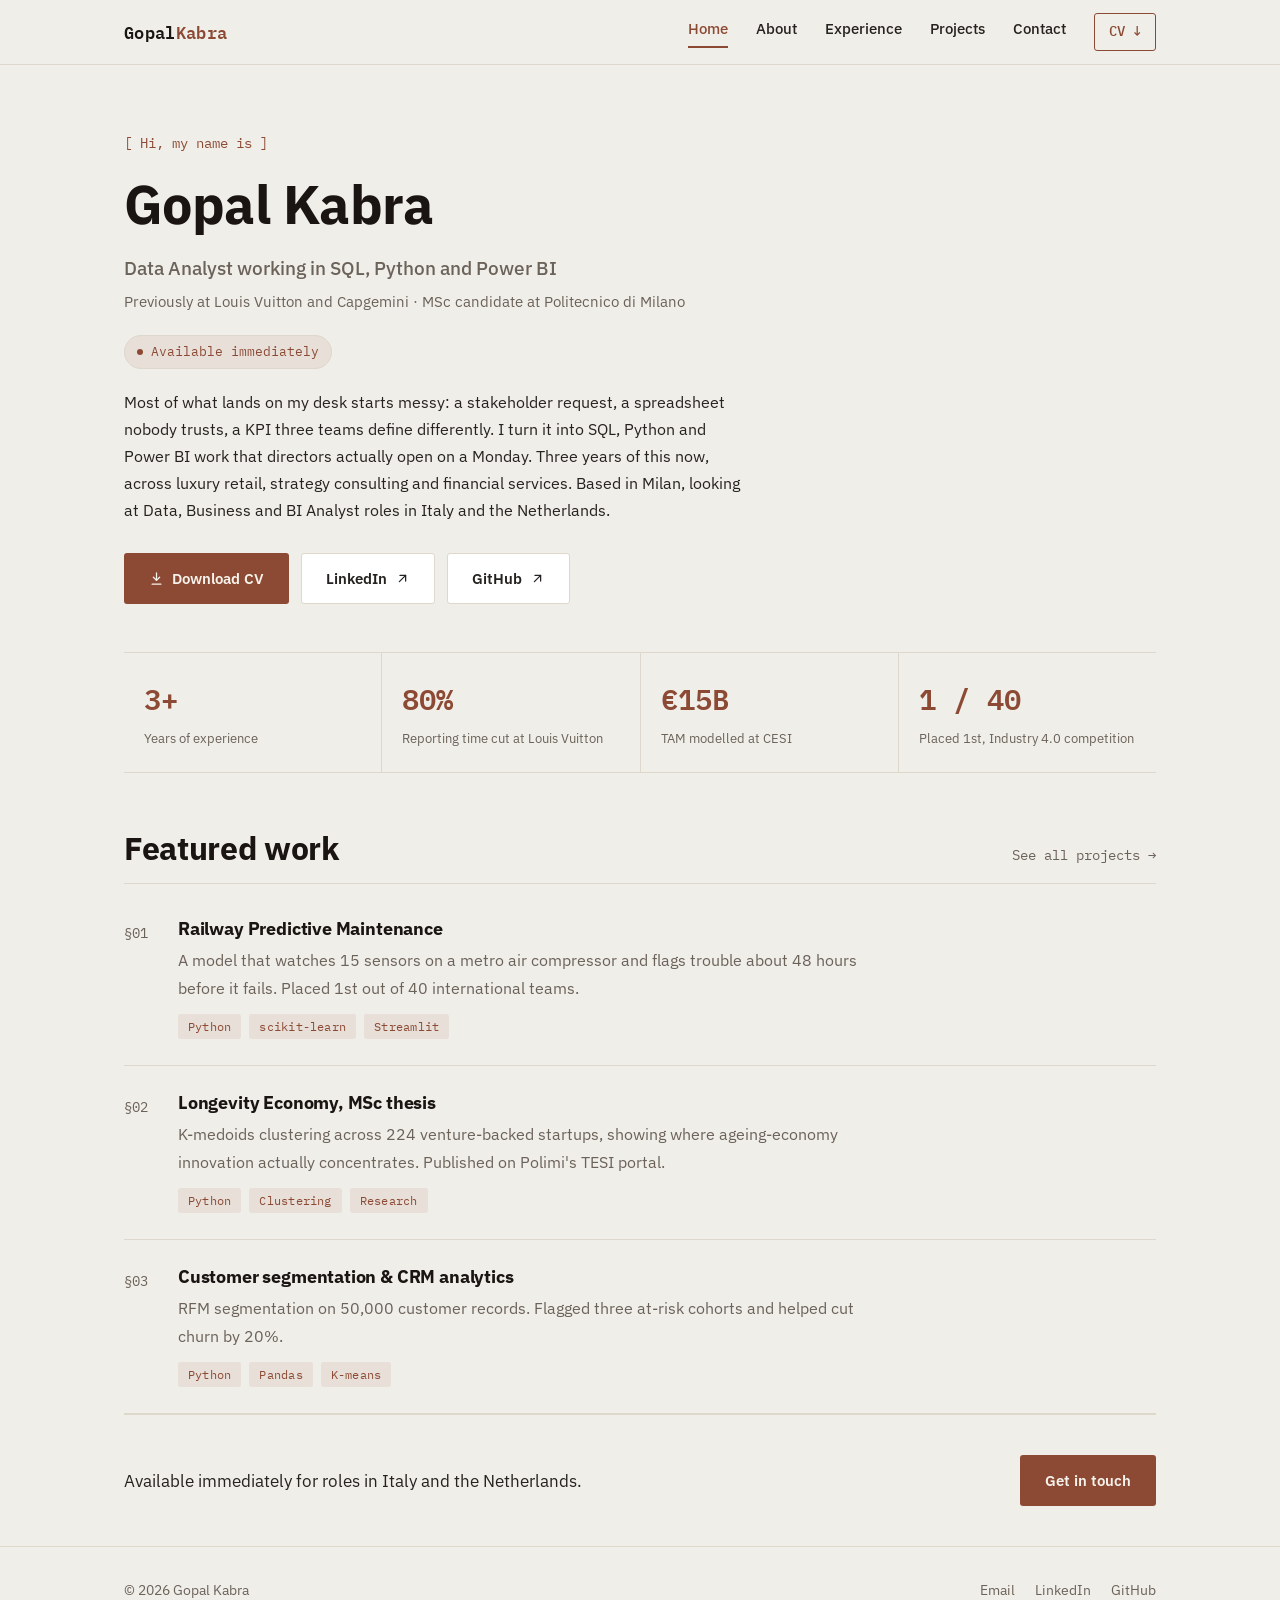
==== index.html @ eac84325 "Initial commit: portfolio site Five-page static site (Home, About, Experience, Projects, Contact) pl" ====
<!DOCTYPE html>
<html lang="en">
<head>
<meta charset="UTF-8">
<meta name="viewport" content="width=device-width, initial-scale=1.0">
<title>Gopal Kabra · Data Analyst · SQL, Python, Power BI</title>
<meta name="description" content="Gopal Kabra, Data Analyst with 3 years across luxury retail, strategy consulting and financial services. Previously at Louis Vuitton and Capgemini. SQL, Python, Power BI.">
<meta property="og:title" content="Gopal Kabra · Data Analyst · SQL, Python, Power BI">
<meta property="og:description" content="Data Analyst with 3 years across luxury retail, strategy consulting and financial services. Previously at Louis Vuitton and Capgemini.">
<meta property="og:url" content="https://gopal-kabra.github.io/">
<meta property="og:type" content="website">
<link rel="icon" type="image/svg+xml" href="assets/img/favicon.svg">
<link rel="preconnect" href="https://fonts.googleapis.com">
<link rel="preconnect" href="https://fonts.gstatic.com" crossorigin>
<link href="https://fonts.googleapis.com/css2?family=IBM+Plex+Sans:wght@400;500;600;700&family=IBM+Plex+Mono:wght@400;500;600&display=swap" rel="stylesheet">
<link rel="stylesheet" href="css/style.css">
<script type="application/ld+json">
{
  "@context": "https://schema.org",
  "@type": "Person",
  "name": "Gopal Kabra",
  "jobTitle": "Data Analyst",
  "url": "https://gopal-kabra.github.io/",
  "sameAs": [
    "https://linkedin.com/in/gopal-kabra",
    "https://github.com/Gopal-Kabra"
  ],
  "alumniOf": {
    "@type": "CollegeOrUniversity",
    "name": "Politecnico di Milano"
  }
}
</script>
</head>
<body>
<a class="skip-link" href="#main">Skip to content</a>
<nav class="site-nav">
  <div class="nav-inner">
    <a href="index.html" class="nav-logo">Gopal<span>Kabra</span></a>
    <button class="nav-toggle" aria-label="Menu" aria-expanded="false">
      <span></span><span></span><span></span>
    </button>
    <div class="nav-links">
      <a href="index.html" class="active">Home</a>
      <a href="about.html">About</a>
      <a href="experience.html">Experience</a>
      <a href="projects.html">Projects</a>
      <a href="contact.html">Contact</a>
      <a href="assets/cv/Gopal_Kabra_CV.pdf" class="nav-cv" download>CV ↓</a>
    </div>
  </div>
</nav>

<main id="main">

  <section class="hero container">
    <p class="eyebrow">Hi, my name is</p>
    <h1>Gopal Kabra</h1>
    <p class="tagline">Data Analyst working in SQL, Python and Power BI</p>
    <p class="hero-sub">Previously at Louis Vuitton and Capgemini · MSc candidate at Politecnico di Milano</p>
    <span class="badge"><span class="dot"></span>Available immediately</span>
    <p class="hero-intro">Most of what lands on my desk starts messy: a stakeholder request, a spreadsheet nobody trusts, a KPI three teams define differently. I turn it into SQL, Python and Power BI work that directors actually open on a Monday. Three years of this now, across luxury retail, strategy consulting and financial services. Based in Milan, looking at Data, Business and BI Analyst roles in Italy and the Netherlands.</p>
    <div class="btn-row">
      <a href="assets/cv/Gopal_Kabra_CV.pdf" class="btn-primary" download>
        <svg viewBox="0 0 24 24" fill="none" stroke="currentColor" stroke-width="2" stroke-linecap="round" stroke-linejoin="round"><path d="M12 3v12"/><path d="M7 10l5 5 5-5"/><path d="M5 21h14"/></svg>
        Download CV
      </a>
      <a href="https://linkedin.com/in/gopal-kabra" class="btn-secondary" target="_blank" rel="noopener">
        LinkedIn
        <svg viewBox="0 0 24 24" fill="none" stroke="currentColor" stroke-width="2" stroke-linecap="round" stroke-linejoin="round"><path d="M7 17L17 7"/><path d="M8 7h9v9"/></svg>
      </a>
      <a href="https://github.com/Gopal-Kabra" class="btn-secondary" target="_blank" rel="noopener">
        GitHub
        <svg viewBox="0 0 24 24" fill="none" stroke="currentColor" stroke-width="2" stroke-linecap="round" stroke-linejoin="round"><path d="M7 17L17 7"/><path d="M8 7h9v9"/></svg>
      </a>
    </div>
  </section>

  <section class="container reveal">
    <div class="stats-strip">
      <div class="stat-block">
        <span class="stat-number">3+</span>
        <span class="stat-label">Years of experience</span>
      </div>
      <div class="stat-block">
        <span class="stat-number">80%</span>
        <span class="stat-label">Reporting time cut at Louis Vuitton</span>
      </div>
      <div class="stat-block">
        <span class="stat-number">€15B</span>
        <span class="stat-label">TAM modelled at CESI</span>
      </div>
      <div class="stat-block">
        <span class="stat-number">1 / 40</span>
        <span class="stat-label">Placed 1st, Industry 4.0 competition</span>
      </div>
    </div>
  </section>

  <section class="container">
    <div class="section-head reveal">
      <h2>Featured work</h2>
      <a href="projects.html" class="kicker">See all projects →</a>
    </div>

    <a href="projects.html#railway" class="proj-row reveal">
      <span class="proj-num">01</span>
      <div class="proj-body">
        <h3>Railway Predictive Maintenance</h3>
        <p>A model that watches 15 sensors on a metro air compressor and flags trouble about 48 hours before it fails. Placed 1st out of 40 international teams.</p>
        <div class="tag-row">
          <span class="tag">Python</span>
          <span class="tag">scikit-learn</span>
          <span class="tag">Streamlit</span>
        </div>
      </div>
    </a>

    <a href="projects.html#thesis" class="proj-row reveal">
      <span class="proj-num">02</span>
      <div class="proj-body">
        <h3>Longevity Economy, MSc thesis</h3>
        <p>K-medoids clustering across 224 venture-backed startups, showing where ageing-economy innovation actually concentrates. Published on Polimi's TESI portal.</p>
        <div class="tag-row">
          <span class="tag">Python</span>
          <span class="tag">Clustering</span>
          <span class="tag">Research</span>
        </div>
      </div>
    </a>

    <a href="projects.html#segmentation" class="proj-row reveal">
      <span class="proj-num">03</span>
      <div class="proj-body">
        <h3>Customer segmentation &amp; CRM analytics</h3>
        <p>RFM segmentation on 50,000 customer records. Flagged three at-risk cohorts and helped cut churn by 20%.</p>
        <div class="tag-row">
          <span class="tag">Python</span>
          <span class="tag">Pandas</span>
          <span class="tag">K-means</span>
        </div>
      </div>
    </a>
  </section>

  <section class="container reveal">
    <div class="cta-band">
      <p>Available immediately for roles in Italy and the Netherlands.</p>
      <a href="contact.html" class="btn-primary">Get in touch</a>
    </div>
  </section>

</main>

<footer class="site-footer">
  <div class="container">
    <p>© <span id="year"></span> Gopal Kabra</p>
    <div class="footer-links">
      <a href="mailto:gopalkabra03@gmail.com">Email</a>
      <a href="https://linkedin.com/in/gopal-kabra" target="_blank" rel="noopener">LinkedIn</a>
      <a href="https://github.com/Gopal-Kabra" target="_blank" rel="noopener">GitHub</a>
    </div>
  </div>
</footer>

<script src="js/main.js" defer></script>
</body>
</html>
---- css/style.css ----
/* ==========================================================================
   Gopal Kabra — Portfolio
   "Field Notes / Clay" — light paper, analyst-report layout
   ========================================================================== */
:root {
  --bg:            #F0EEE9;
  --surface:       #FFFFFF;
  --surface-hover: #F7F5F0;
  --border:        #DDD7CC;
  --text:          #262220;
  --text-muted:    #6B6259;
  --heading:       #1A1512;
  --accent:        #8C4A34;
  --accent-hover:  #723A28;
  --accent-dim:    rgba(140, 74, 52, 0.09);
  --on-accent:     #F6F3EC;
  --font-display: 'IBM Plex Sans', -apple-system, BlinkMacSystemFont, 'Segoe UI', Roboto, sans-serif;
  --font-body:    'IBM Plex Sans', -apple-system, BlinkMacSystemFont, 'Segoe UI', Roboto, sans-serif;
  --font-mono:    'IBM Plex Mono', ui-monospace, 'Cascadia Mono', Consolas, monospace;
  --container: 1080px;
  --radius: 3px;
}

/* ==========================================================================
   Reset / base
   ========================================================================== */
*, *::before, *::after { box-sizing: border-box; }
html { scroll-behavior: smooth; }
@media (prefers-reduced-motion: reduce) {
  html { scroll-behavior: auto; }
  *, *::before, *::after {
    animation-duration: 0.01ms !important;
    animation-iteration-count: 1 !important;
    transition-duration: 0.01ms !important;
    scroll-behavior: auto !important;
  }
}

body {
  margin: 0;
  background: var(--bg);
  color: var(--text);
  font-family: var(--font-body);
  font-size: 1rem;
  line-height: 1.7;
  -webkit-font-smoothing: antialiased;
  font-variant-numeric: tabular-nums;
}

h1, h2, h3, h4 { font-family: var(--font-display); color: var(--heading); line-height: 1.2; margin: 0 0 16px; text-wrap: balance; font-weight: 700; letter-spacing: -0.01em; }
h1 { font-size: clamp(2.2rem, 5.5vw, 3.4rem); font-weight: 700; }
h2 { font-size: clamp(1.5rem, 3.2vw, 2rem); }
h3 { font-size: 1.25rem; }
p { margin: 0 0 16px; max-width: 68ch; }
a { color: inherit; text-decoration: none; }
a.inline-link { color: var(--accent); text-decoration: underline; text-decoration-color: var(--border); text-underline-offset: 3px; }
a.inline-link:hover { text-decoration-color: var(--accent); }
ul { margin: 0; padding: 0; list-style: none; }
img { max-width: 100%; display: block; }

:focus-visible {
  outline: 2px solid var(--accent);
  outline-offset: 2px;
  border-radius: 2px;
}

.container {
  max-width: var(--container);
  margin-inline: auto;
  padding-inline: 24px;
}

.section { padding-block: 64px; }
@media (max-width: 768px) { .section { padding-block: 44px; } }

.muted { color: var(--text-muted); }
.metric { color: var(--accent); font-weight: 600; }

/* ==========================================================================
   Skip link
   ========================================================================== */
.skip-link {
  position: absolute; left: -9999px; top: 0;
  background: var(--accent); color: var(--on-accent);
  padding: 10px 18px; border-radius: 0 0 4px 0; font-weight: 600; z-index: 200;
}
.skip-link:focus { left: 0; }

/* ==========================================================================
   Eyebrow / page marker
   ========================================================================== */
.eyebrow {
  font-family: var(--font-mono);
  color: var(--accent);
  font-size: 0.85rem;
  margin: 0 0 16px;
  display: inline-block;
}
.eyebrow::before { content: "[ "; }
.eyebrow::after { content: " ]"; }

/* ==========================================================================
   Navigation
   ========================================================================== */
.site-nav {
  position: sticky;
  top: 0;
  z-index: 100;
  background: rgba(240, 238, 233, 0.92);
  backdrop-filter: blur(6px);
  -webkit-backdrop-filter: blur(6px);
  border-bottom: 1px solid var(--border);
}

.nav-inner {
  max-width: var(--container);
  margin-inline: auto;
  padding-inline: 24px;
  height: 64px;
  display: flex;
  align-items: center;
  justify-content: space-between;
}

.nav-logo {
  font-family: var(--font-mono);
  font-weight: 600;
  font-size: 1.05rem;
  color: var(--heading);
  letter-spacing: 0.02em;
}
.nav-logo span { color: var(--accent); }

.nav-links {
  display: flex;
  align-items: center;
  gap: 28px;
}

.nav-links a {
  color: var(--text);
  font-weight: 500;
  font-size: 0.92rem;
  padding-bottom: 4px;
  border-bottom: 2px solid transparent;
}
.nav-links a:hover { color: var(--accent); }
.nav-links a.active {
  color: var(--accent);
  border-bottom-color: var(--accent);
}

.nav-cv {
  border: 1px solid var(--accent);
  color: var(--accent) !important;
  border-radius: var(--radius);
  padding: 6px 14px !important;
  border-bottom: 1px solid var(--accent) !important;
  font-family: var(--font-mono);
  font-size: 0.85rem !important;
  transition: background 0.15s ease, color 0.15s ease;
}
.nav-cv:hover { background: var(--accent); color: var(--on-accent) !important; }

.nav-toggle {
  display: none;
  flex-direction: column;
  justify-content: center;
  gap: 5px;
  width: 40px;
  height: 40px;
  background: none;
  border: none;
  cursor: pointer;
  padding: 0;
}
.nav-toggle span {
  display: block;
  width: 22px;
  height: 2px;
  background: var(--heading);
  transition: transform 0.2s ease, opacity 0.2s ease;
}
.site-nav.nav-open .nav-toggle span:nth-child(1) { transform: translateY(7px) rotate(45deg); }
.site-nav.nav-open .nav-toggle span:nth-child(2) { opacity: 0; }
.site-nav.nav-open .nav-toggle span:nth-child(3) { transform: translateY(-7px) rotate(-45deg); }

@media (max-width: 768px) {
  .nav-toggle { display: flex; }
  .nav-links {
    position: absolute;
    top: 64px; left: 0; right: 0;
    background: var(--surface);
    border-bottom: 1px solid var(--border);
    flex-direction: column;
    align-items: stretch;
    gap: 0;
    padding: 8px 0;
    display: none;
  }
  .site-nav.nav-open .nav-links { display: flex; }
  .nav-links a { padding: 14px 24px; border-bottom: none; border-left: 3px solid transparent; }
  .nav-links a.active { border-left-color: var(--accent); border-bottom: none; }
  .nav-cv { margin: 8px 24px 4px; text-align: center; border-bottom: 1px solid var(--accent) !important; }
}

/* ==========================================================================
   Buttons
   ========================================================================== */
.btn-row { display: flex; flex-wrap: wrap; gap: 12px; }

.btn-primary, .btn-secondary {
  display: inline-flex;
  align-items: center;
  gap: 8px;
  font-weight: 600;
  font-size: 0.92rem;
  padding: 12px 24px;
  border-radius: var(--radius);
  transition: background 0.15s ease, border-color 0.15s ease, color 0.15s ease;
  cursor: pointer;
  border: 1px solid transparent;
}
.btn-primary svg, .btn-secondary svg { width: 15px; height: 15px; flex: none; }

.btn-primary { background: var(--accent); color: var(--on-accent) !important; }
.btn-primary:hover { background: var(--accent-hover); }

.btn-secondary { background: var(--surface); border-color: var(--border); color: var(--text) !important; }
.btn-secondary:hover { border-color: var(--accent); color: var(--accent) !important; }

/* ==========================================================================
   Badge
   ========================================================================== */
.badge {
  display: inline-flex; align-items: center; gap: 8px;
  font-family: var(--font-mono); font-size: 0.8rem; color: var(--accent);
  border: 1px solid var(--border); background: var(--accent-dim);
  padding: 5px 12px; border-radius: 999px; margin-bottom: 20px;
}
.badge .dot { width: 6px; height: 6px; border-radius: 50%; background: var(--accent); flex: none; }

/* ==========================================================================
   Hero
   ========================================================================== */
.hero { padding-block: 64px 40px; }
.hero .tagline { font-size: 1.2rem; font-weight: 500; color: var(--text-muted); margin-bottom: 4px; }
.hero .hero-sub { color: var(--text-muted); font-size: 0.95rem; margin-bottom: 20px; }
.hero .hero-intro { max-width: 62ch; }
.hero .btn-row { margin-top: 28px; }

/* ==========================================================================
   Stats — ledger row
   ========================================================================== */
.stats-strip {
  display: flex;
  flex-wrap: wrap;
  border-top: 1px solid var(--border);
  border-bottom: 1px solid var(--border);
  margin-top: 8px;
}
.stat-block {
  flex: 1 1 0;
  min-width: 150px;
  padding: 22px 20px;
  border-left: 1px solid var(--border);
}
.stat-block:first-child { border-left: none; }
.stat-number {
  display: block;
  font-family: var(--font-mono);
  font-size: clamp(1.4rem, 2.6vw, 1.8rem);
  font-weight: 600;
  color: var(--accent);
}
.stat-label { color: var(--text-muted); font-size: 0.82rem; margin-top: 4px; display: block; }
@media (max-width: 768px) {
  .stat-block { flex: 1 1 50%; border-left: none; border-top: 1px solid var(--border); }
  .stat-block:nth-child(odd) { border-right: 1px solid var(--border); }
}

/* ==========================================================================
   Section head
   ========================================================================== */
.section-head {
  display: flex; align-items: baseline; justify-content: space-between;
  flex-wrap: wrap; gap: 12px; margin: 56px 0 8px;
  border-bottom: 1px solid var(--border); padding-bottom: 16px;
}
.section-head h2 { margin: 0; }
.section-head .kicker { font-family: var(--font-mono); color: var(--text-muted); font-size: 0.85rem; }
.section-head .kicker:hover { color: var(--accent); }

/* ==========================================================================
   Project rows (home preview)
   ========================================================================== */
.proj-row {
  display: flex; gap: 20px; padding: 26px 0;
  border-bottom: 1px solid var(--border);
}
.proj-row:hover .proj-body h3 { color: var(--accent); }
.proj-num {
  font-family: var(--font-mono); color: var(--text-muted); font-size: 0.85rem;
  flex: none; width: 34px; padding-top: 4px;
}
.proj-num::before { content: "§"; }
.proj-body { flex: 1; min-width: 0; }
.proj-body h3 { font-size: 1.1rem; margin-bottom: 8px; transition: color 0.15s ease; }
.proj-body p { color: var(--text-muted); margin-bottom: 12px; }

.tag-row { display: flex; flex-wrap: wrap; gap: 8px; }
.tag {
  font-family: var(--font-mono); font-size: 0.72rem; letter-spacing: 0.02em;
  color: var(--accent); background: var(--accent-dim);
  padding: 3px 10px; border-radius: 3px; white-space: nowrap;
}

.skill-group { margin-bottom: 22px; }
.skill-group .skill-label {
  display: block; font-family: var(--font-mono); font-size: 0.78rem;
  color: var(--text-muted); text-transform: uppercase; letter-spacing: 0.06em; margin-bottom: 10px;
}

/* ==========================================================================
   CTA band
   ========================================================================== */
.cta-band {
  display: flex; align-items: center; justify-content: space-between; gap: 20px;
  flex-wrap: wrap; padding-block: 40px; border-top: 1px solid var(--border);
}
.cta-band p { font-size: 1.05rem; color: var(--text); margin: 0; }
@media (max-width: 600px) { .cta-band { justify-content: center; text-align: center; } }

/* ==========================================================================
   About page
   ========================================================================== */
.about-layout {
  display: grid;
  grid-template-columns: 1fr 320px;
  gap: 56px;
  align-items: start;
}
.about-photo-wrap { position: sticky; top: 96px; }
.about-photo {
  border-radius: var(--radius);
  border: 1px solid var(--border);
}
@media (max-width: 900px) {
  .about-layout { grid-template-columns: 1fr; }
  .about-photo-wrap { position: static; max-width: 240px; margin: 0 0 32px; order: -1; }
}

.rail { border-left: 1px solid var(--border); padding-left: 28px; }
.rail .fact { margin-bottom: 24px; }
.rail .fact h4 {
  font-family: var(--font-mono); font-size: 0.75rem; text-transform: uppercase;
  letter-spacing: 0.08em; color: var(--text-muted); margin-bottom: 8px; font-weight: 500;
}
.rail .fact p { color: var(--text); margin: 0; font-size: 0.95rem; }
@media (max-width: 900px) { .rail { border-left: none; padding-left: 0; border-top: 1px solid var(--border); padding-top: 28px; } }

.list-plain li {
  padding: 7px 0 7px 18px; color: var(--text); position: relative;
  border-bottom: 1px solid var(--border);
}
.list-plain li:last-child { border-bottom: none; }
.list-plain li::before {
  content: '–'; position: absolute; left: 0; color: var(--text-muted);
}

/* ==========================================================================
   Experience timeline
   ========================================================================== */
.timeline { margin-top: 32px; }
.tl-item { padding: 30px 0; border-top: 1px solid var(--border); }
.tl-item:last-child { border-bottom: 1px solid var(--border); }
.tl-header {
  display: flex; justify-content: space-between; align-items: baseline;
  flex-wrap: wrap; gap: 8px; margin-bottom: 4px;
}
.tl-header h3 { margin-bottom: 0; }
.tl-role { color: var(--accent); font-weight: 600; margin-bottom: 12px; font-size: 0.95rem; }
.tl-meta { font-family: var(--font-mono); color: var(--text-muted); font-size: 0.85rem; white-space: nowrap; }
.tl-bullets { margin: 0 0 16px; }
.tl-bullets li { position: relative; padding-left: 20px; margin-bottom: 10px; color: var(--text); }
.tl-bullets li::before { content: '–'; position: absolute; left: 0; color: var(--text-muted); }

/* ==========================================================================
   Projects page
   ========================================================================== */
.project-block { padding: 40px 0; border-top: 1px solid var(--border); }
.project-block:last-child { border-bottom: 1px solid var(--border); }
.project-head { display: flex; gap: 20px; align-items: baseline; margin-bottom: 6px; }
.project-head .proj-num { padding-top: 2px; }
.project-badge {
  display: inline-block; font-family: var(--font-mono); color: var(--accent);
  font-size: 0.85rem; margin-bottom: 12px;
}
.project-block h2 { margin-bottom: 6px; }
.project-subtitle { color: var(--text-muted); margin-bottom: 24px; }
.field-label {
  font-family: var(--font-mono); font-size: 0.75rem; text-transform: uppercase;
  letter-spacing: 0.08em; color: var(--text-muted); margin: 0 0 8px; font-weight: 500;
}
.project-section { margin-bottom: 20px; }
.project-section p { color: var(--text); margin: 0; }

.results-row {
  display: flex; flex-wrap: wrap;
  border-top: 1px solid var(--border); border-bottom: 1px solid var(--border);
  margin: 24px 0;
}
.results-row .stat-block { padding: 18px 16px; }

.project-footer {
  display: flex; justify-content: space-between; align-items: center;
  flex-wrap: wrap; gap: 16px; margin-top: 22px; padding-top: 22px; border-top: 1px solid var(--border);
}

/* ==========================================================================
   Contact page
   ========================================================================== */
.contact-page { padding-block: 72px; }
.contact-page .btn-row { margin-top: 28px; }
.contact-page p.lede { max-width: 58ch; color: var(--text-muted); font-size: 1.1rem; }

/* ==========================================================================
   404 page
   ========================================================================== */
.error-page { padding-block: 100px; }
.error-page .error-code {
  font-family: var(--font-mono); font-size: clamp(2.4rem, 8vw, 4rem);
  font-weight: 600; color: var(--accent); margin-bottom: 8px;
}

/* ==========================================================================
   Footer
   ========================================================================== */
.site-footer {
  border-top: 1px solid var(--border);
  padding-block: 32px;
  color: var(--text-muted);
  font-size: 0.88rem;
}
.site-footer .container { display: flex; justify-content: space-between; align-items: center; flex-wrap: wrap; gap: 12px; }
.site-footer .footer-links { display: flex; gap: 20px; flex-wrap: wrap; }
.site-footer a:hover { color: var(--accent); }
.site-footer p { margin: 0; }

/* ==========================================================================
   Scroll reveal
   ========================================================================== */
.reveal { opacity: 0; transform: translateY(14px); transition: opacity 0.5s ease, transform 0.5s ease; }
.reveal.visible { opacity: 1; transform: translateY(0); }

/* ==========================================================================
   Grids
   ========================================================================== */
.grid-2 { display: grid; grid-template-columns: repeat(2, 1fr); gap: 40px; }
@media (max-width: 700px) { .grid-2 { grid-template-columns: 1fr; gap: 28px; } }
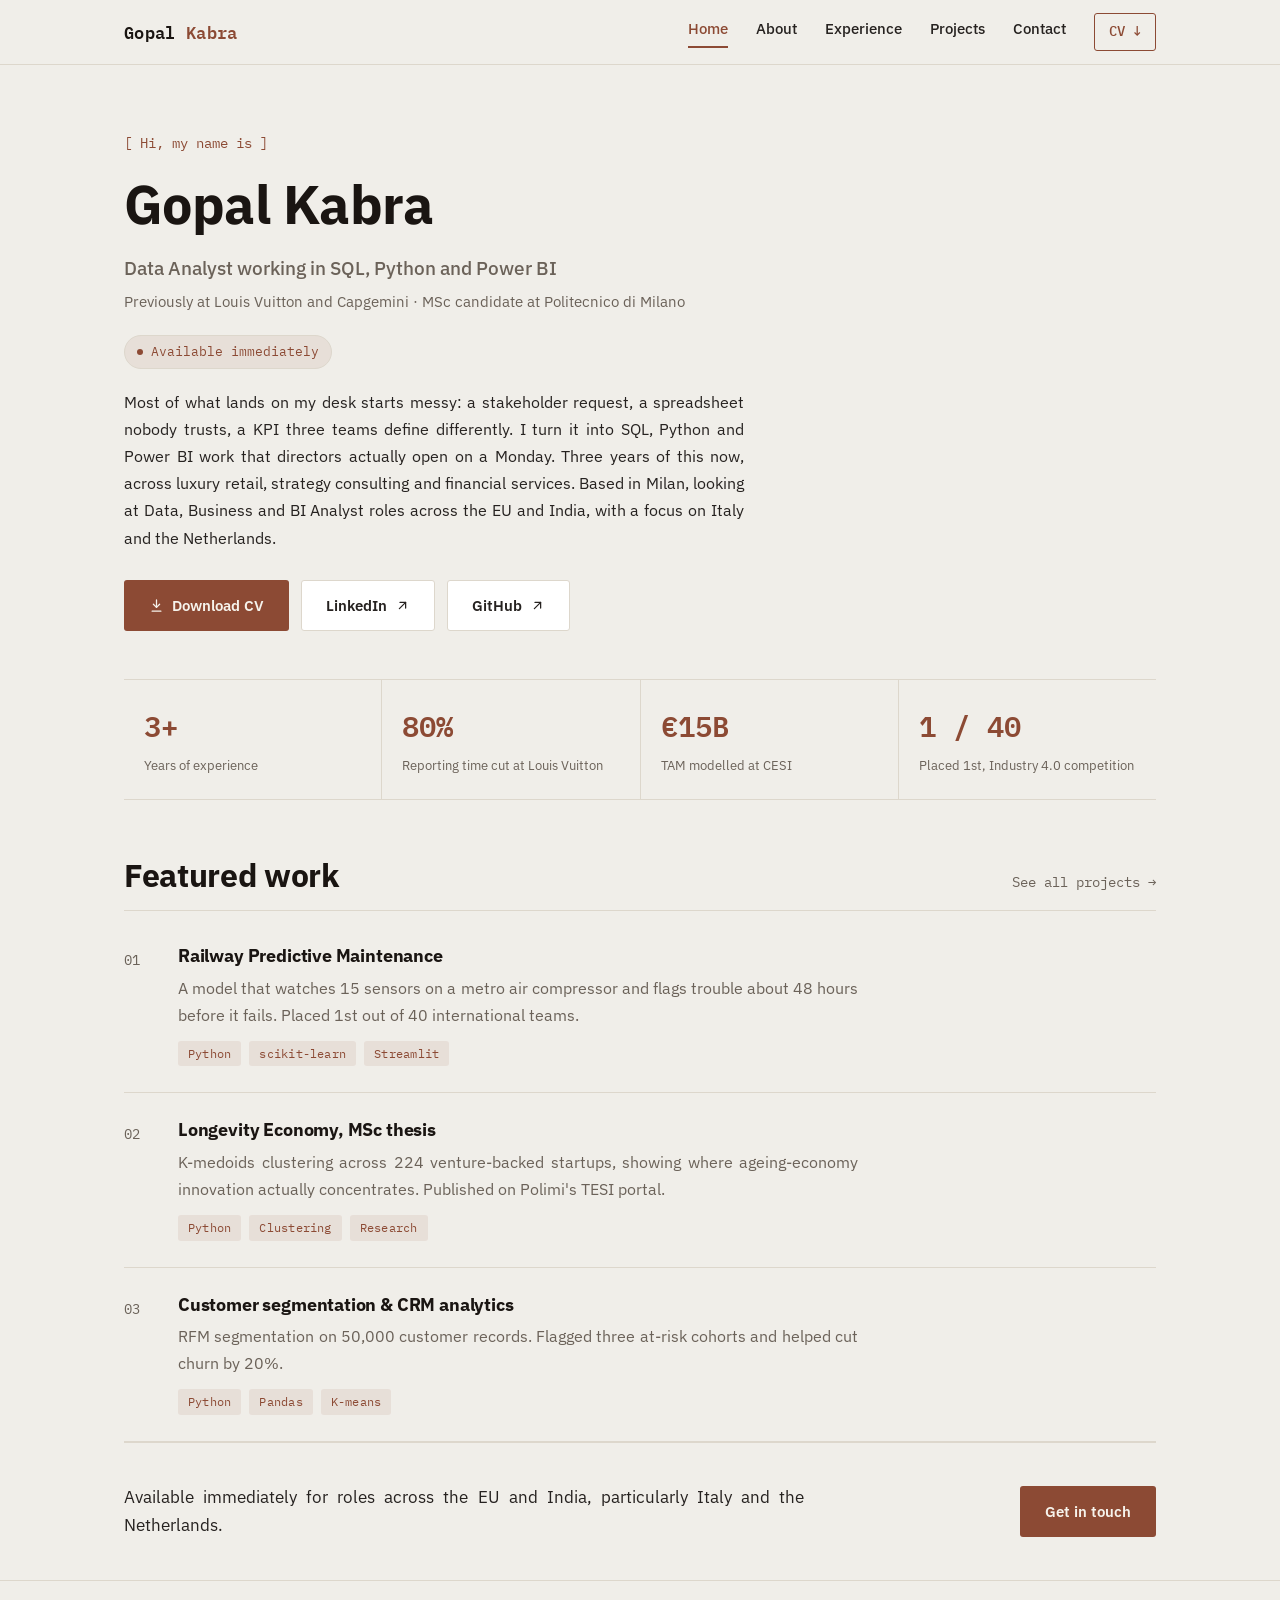
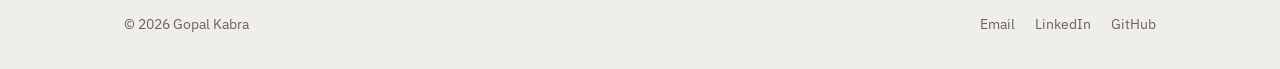
==== commit 0ecae797: "Polish pass: justified body text, region scope, nav/link fixes, CV update - Default body copy to jus" ====
--- a/index.html
+++ b/index.html
@@ -36,12 +36,12 @@
 <a class="skip-link" href="#main">Skip to content</a>
 <nav class="site-nav">
   <div class="nav-inner">
-    <a href="index.html" class="nav-logo">Gopal<span>Kabra</span></a>
+    <a href="/" class="nav-logo">Gopal <span>Kabra</span></a>
     <button class="nav-toggle" aria-label="Menu" aria-expanded="false">
       <span></span><span></span><span></span>
     </button>
     <div class="nav-links">
-      <a href="index.html" class="active">Home</a>
+      <a href="/" class="active">Home</a>
       <a href="about.html">About</a>
       <a href="experience.html">Experience</a>
       <a href="projects.html">Projects</a>
@@ -59,7 +59,7 @@
     <p class="tagline">Data Analyst working in SQL, Python and Power BI</p>
     <p class="hero-sub">Previously at Louis Vuitton and Capgemini · MSc candidate at Politecnico di Milano</p>
     <span class="badge"><span class="dot"></span>Available immediately</span>
-    <p class="hero-intro">Most of what lands on my desk starts messy: a stakeholder request, a spreadsheet nobody trusts, a KPI three teams define differently. I turn it into SQL, Python and Power BI work that directors actually open on a Monday. Three years of this now, across luxury retail, strategy consulting and financial services. Based in Milan, looking at Data, Business and BI Analyst roles in Italy and the Netherlands.</p>
+    <p class="hero-intro">Most of what lands on my desk starts messy: a stakeholder request, a spreadsheet nobody trusts, a KPI three teams define differently. I turn it into SQL, Python and Power BI work that directors actually open on a Monday. Three years of this now, across luxury retail, strategy consulting and financial services. Based in Milan, looking at Data, Business and BI Analyst roles across the EU and India, with a focus on Italy and the Netherlands.</p>
     <div class="btn-row">
       <a href="assets/cv/Gopal_Kabra_CV.pdf" class="btn-primary" download>
         <svg viewBox="0 0 24 24" fill="none" stroke="currentColor" stroke-width="2" stroke-linecap="round" stroke-linejoin="round"><path d="M12 3v12"/><path d="M7 10l5 5 5-5"/><path d="M5 21h14"/></svg>
@@ -145,7 +145,7 @@
 
   <section class="container reveal">
     <div class="cta-band">
-      <p>Available immediately for roles in Italy and the Netherlands.</p>
+      <p>Available immediately for roles across the EU and India, particularly Italy and the Netherlands.</p>
       <a href="contact.html" class="btn-primary">Get in touch</a>
     </div>
   </section>
--- a/css/style.css
+++ b/css/style.css
@@ -51,7 +51,12 @@
 h1 { font-size: clamp(2.2rem, 5.5vw, 3.4rem); font-weight: 700; }
 h2 { font-size: clamp(1.5rem, 3.2vw, 2rem); }
 h3 { font-size: 1.25rem; }
-p { margin: 0 0 16px; max-width: 68ch; }
+h2.mini { font-size: 1.25rem; }
+p { margin: 0 0 16px; max-width: 68ch; text-align: justify; text-justify: inter-word; hyphens: auto; -webkit-hyphens: auto; }
+.tl-bullets li, .list-plain li { text-align: justify; text-justify: inter-word; hyphens: auto; -webkit-hyphens: auto; }
+@media (max-width: 600px) {
+  p, .tl-bullets li, .list-plain li { text-align: left; hyphens: none; -webkit-hyphens: none; }
+}
 a { color: inherit; text-decoration: none; }
 a.inline-link { color: var(--accent); text-decoration: underline; text-decoration-color: var(--border); text-underline-offset: 3px; }
 a.inline-link:hover { text-decoration-color: var(--accent); }
@@ -303,7 +308,6 @@
   font-family: var(--font-mono); color: var(--text-muted); font-size: 0.85rem;
   flex: none; width: 34px; padding-top: 4px;
 }
-.proj-num::before { content: "§"; }
 .proj-body { flex: 1; min-width: 0; }
 .proj-body h3 { font-size: 1.1rem; margin-bottom: 8px; transition: color 0.15s ease; }
 .proj-body p { color: var(--text-muted); margin-bottom: 12px; }
@@ -329,7 +333,7 @@
   flex-wrap: wrap; padding-block: 40px; border-top: 1px solid var(--border);
 }
 .cta-band p { font-size: 1.05rem; color: var(--text); margin: 0; }
-@media (max-width: 600px) { .cta-band { justify-content: center; text-align: center; } }
+@media (max-width: 600px) { .cta-band { justify-content: center; text-align: center; } .cta-band p { text-align: center; } }
 
 /* ==========================================================================
    About page
@@ -352,7 +356,7 @@
 
 .rail { border-left: 1px solid var(--border); padding-left: 28px; }
 .rail .fact { margin-bottom: 24px; }
-.rail .fact h4 {
+.rail .fact h3 {
   font-family: var(--font-mono); font-size: 0.75rem; text-transform: uppercase;
   letter-spacing: 0.08em; color: var(--text-muted); margin-bottom: 8px; font-weight: 500;
 }
@@ -378,7 +382,7 @@
   display: flex; justify-content: space-between; align-items: baseline;
   flex-wrap: wrap; gap: 8px; margin-bottom: 4px;
 }
-.tl-header h3 { margin-bottom: 0; }
+.tl-header h2 { margin-bottom: 0; font-size: 1.25rem; }
 .tl-role { color: var(--accent); font-weight: 600; margin-bottom: 12px; font-size: 0.95rem; }
 .tl-meta { font-family: var(--font-mono); color: var(--text-muted); font-size: 0.85rem; white-space: nowrap; }
 .tl-bullets { margin: 0 0 16px; }
